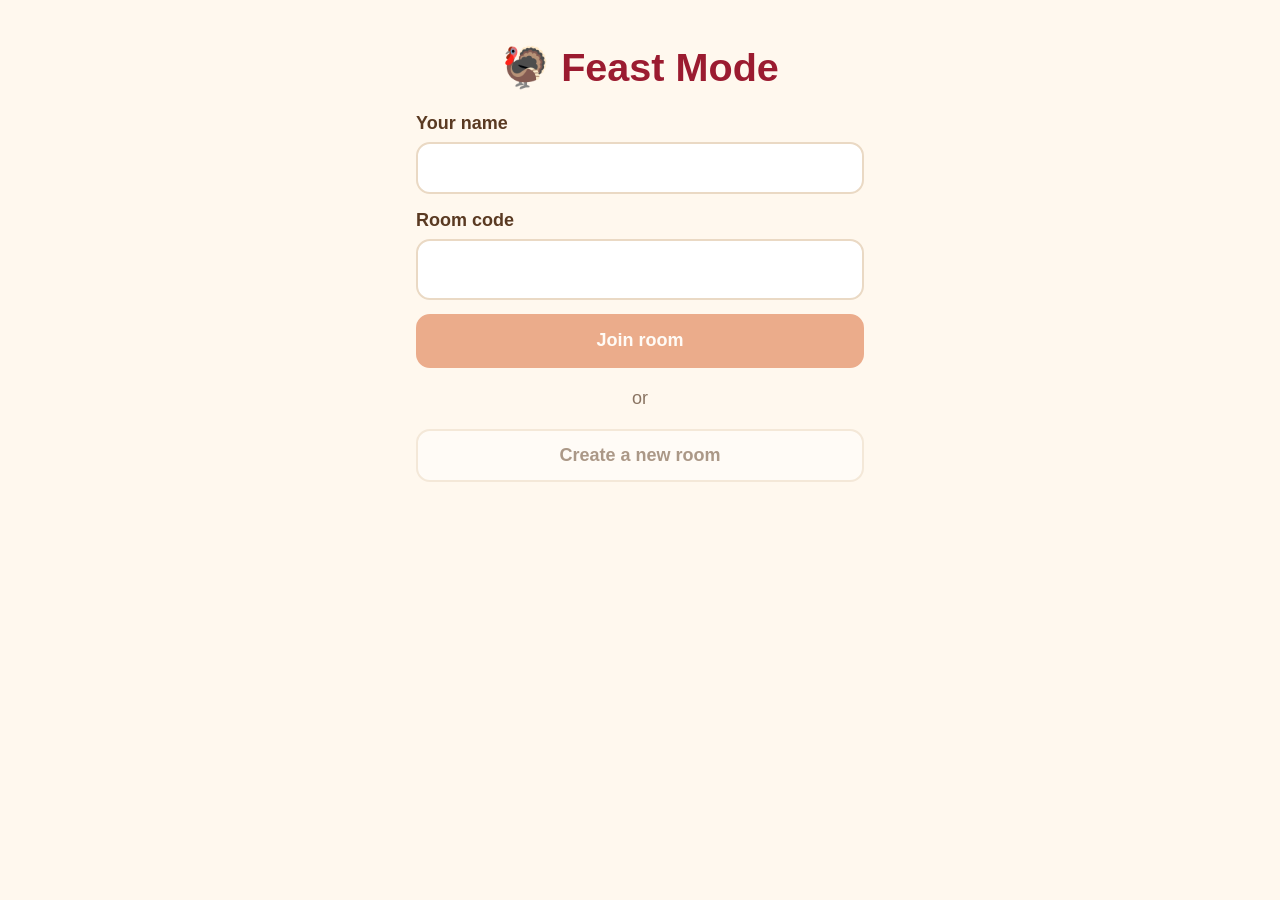
==== client/index.html @ ea67898e "Add phone and display clients Plain HTML/CSS/JS, no build step (docs/design.md): - common.js: WebSoc" ====
<!doctype html>
<html lang="en">
<head>
  <meta charset="utf-8">
  <meta name="viewport" content="width=device-width, initial-scale=1, viewport-fit=cover">
  <meta name="theme-color" content="#9b1b30">
  <title>Feast Mode</title>
  <link rel="stylesheet" href="style.css">
</head>
<body class="phone">
  <div id="banner" class="banner" hidden>Reconnecting…</div>
  <div id="toast" class="toast" role="status" hidden></div>

  <!-- Round number, countdown, my score: shown during a match. -->
  <header id="round-bar" class="round-bar" hidden>
    <span id="round-label"></span>
    <span id="countdown" class="countdown"></span>
  </header>

  <main>
    <!-- Join or create -->
    <section data-screen="join" hidden>
      <h1 class="title">🦃 Feast Mode</h1>
      <label class="field">Your name
        <input id="name-input" maxlength="16" autocomplete="nickname" enterkeyhint="next">
      </label>
      <label class="field">Room code
        <input id="code-input" maxlength="4" autocomplete="off" autocapitalize="characters"
               spellcheck="false" enterkeyhint="go" class="code-input">
      </label>
      <button id="join-btn" class="btn primary">Join room</button>
      <p class="muted center">or</p>
      <button id="create-btn" class="btn">Create a new room</button>
    </section>

    <section data-screen="connecting" hidden>
      <p class="big center">Connecting…</p>
    </section>

    <section data-screen="lobby" hidden>
      <p class="muted center">Room code</p>
      <p id="lobby-code" class="room-code"></p>
      <p class="center">You're in! 🎉</p>
      <ul id="lobby-players" class="players"></ul>
      <div id="lobby-host"></div>
    </section>

    <!-- Mystery: my secret word, shown in discuss, vote and guess. -->
    <div id="word-card" class="word-card" hidden>
      <button id="word-btn" class="word-btn blurred" aria-label="Tap to show or hide your word">
        <span id="word-role" class="word-role"></span>
        <span id="word-text" class="word-text"></span>
      </button>
      <p class="muted center small-note">Tap to show / hide</p>
    </div>

    <section data-screen="mystery_discuss" hidden>
      <h2>🗣️ Clues</h2>
      <p>Take turns saying <b>one clue</b> about your word out loud. Then discuss who the
        impostor is!</p>
    </section>

    <section data-screen="mystery_vote" hidden>
      <h2>🕵️ Vote</h2>
      <div id="vote-body"></div>
    </section>

    <section data-screen="mystery_guess" hidden>
      <div id="guess-result"></div>
      <div id="guess-form" hidden>
        <h2>🎯 Guess the word</h2>
        <p>What is everyone else's word?</p>
        <input id="guess-input" maxlength="30" autocomplete="off" enterkeyhint="send" class="wide">
        <button id="guess-btn" class="btn primary">Send guess</button>
      </div>
      <div id="guess-wait"></div>
    </section>

    <section data-screen="mystery_reveal" hidden>
      <div id="mreveal-body"></div>
    </section>

    <section data-screen="wyr_choose" hidden>
      <h2>🤔 Would you rather…</h2>
      <div id="choose-body">
        <p class="step">1. What would <b>you</b> pick?</p>
        <div class="ab">
          <button class="btn option" data-pick="choice" data-option="A"></button>
          <button class="btn option" data-pick="choice" data-option="B"></button>
        </div>
        <p class="step">2. What will <b>most people</b> pick?</p>
        <div class="ab">
          <button class="btn option" data-pick="prediction" data-option="A"></button>
          <button class="btn option" data-pick="prediction" data-option="B"></button>
        </div>
        <button id="choice-btn" class="btn primary">Send</button>
      </div>
      <div id="choose-done"></div>
    </section>

    <section data-screen="wyr_reveal" hidden>
      <div id="wreveal-body"></div>
    </section>

    <section data-screen="paused" hidden>
      <h2>⏸️ Paused</h2>
      <p>Waiting for players to reconnect. At least 3 need to be here to play the next round.</p>
    </section>

    <section data-screen="match_over" hidden>
      <div id="over-body"></div>
    </section>

    <!-- Host controls (the room creator, or whoever took over) -->
    <div id="host-bar" class="host-bar" hidden>
      <button id="next-btn" class="btn primary"></button>
      <button id="end-btn" class="btn subtle">End match</button>
    </div>
  </main>

  <script src="common.js"></script>
  <script src="app.js"></script>
</body>
</html>
---- client/style.css ----
/* Feast Mode. Mobile-first (portrait, ~375px); body.display scales up for the
   laptop. Colors are set once here (docs/design.md: warm autumn theme). */

:root {
  --cream: #fff8ee;
  --card: #ffffff;
  --orange: #d9622b;
  --cranberry: #9b1b30;
  --brown: #5a3a22;
  --muted: #8a7462;
  --line: #ead9c4;
  --ok: #2e7d32;
  --radius: 14px;
}

* { box-sizing: border-box; }

html, body {
  margin: 0;
  background: var(--cream);
  color: var(--brown);
  font-family: -apple-system, BlinkMacSystemFont, "Segoe UI", Roboto, Helvetica, Arial, sans-serif;
  font-size: 18px;
  line-height: 1.4;
  -webkit-text-size-adjust: 100%;
}

main {
  max-width: 480px;
  margin: 0 auto;
  padding: 16px 16px calc(24px + env(safe-area-inset-bottom));
}

[hidden] { display: none !important; }

h1, h2, h3 { color: var(--cranberry); margin: 0.6em 0 0.4em; }
.title { font-size: 2.2rem; text-align: center; }
.center { text-align: center; }
.muted { color: var(--muted); }
.big { font-size: 1.35rem; font-weight: 600; }
.small-note { font-size: 0.85rem; margin-top: 4px; }

/* ---- form fields: 16px+ so iOS doesn't zoom in */
.field { display: block; margin: 14px 0; font-weight: 600; }
input {
  display: block;
  width: 100%;
  margin-top: 6px;
  padding: 12px 14px;
  font-size: 1.15rem;
  border: 2px solid var(--line);
  border-radius: var(--radius);
  background: var(--card);
  color: var(--brown);
}
input:focus { outline: none; border-color: var(--orange); }
.code-input { text-transform: uppercase; letter-spacing: 0.3em; font-size: 1.6rem; text-align: center; }
input.wide { margin-bottom: 12px; }

/* ---- buttons: at least 48px tall, no hover-only behavior */
.btn {
  display: block;
  width: 100%;
  min-height: 52px;
  margin: 10px 0;
  padding: 12px 16px;
  font: inherit;
  font-weight: 600;
  color: var(--brown);
  background: var(--card);
  border: 2px solid var(--line);
  border-radius: var(--radius);
  cursor: pointer;
  -webkit-tap-highlight-color: transparent;
  transition: transform 0.08s ease;
}
.btn:active { transform: scale(0.98); }
.btn.primary { background: var(--orange); border-color: var(--orange); color: #fff; }
.btn.subtle { background: transparent; color: var(--muted); }
.btn.armed { background: var(--cranberry); border-color: var(--cranberry); color: #fff; }
.btn:disabled { opacity: 0.5; cursor: default; transform: none; }
.btn.option.selected { border-color: var(--orange); background: #fde7da; }

.choices .btn { text-align: left; }
.ab { display: grid; gap: 10px; }
.step { font-weight: 600; margin: 18px 0 4px; }

/* ---- banners */
.banner {
  position: sticky; top: 0; z-index: 10;
  background: var(--cranberry); color: #fff;
  text-align: center; padding: 8px; font-weight: 600;
}
.toast {
  position: fixed; left: 50%; bottom: calc(20px + env(safe-area-inset-bottom));
  transform: translateX(-50%); z-index: 20;
  max-width: 90vw; padding: 12px 18px;
  background: var(--brown); color: #fff; border-radius: var(--radius);
  font-weight: 600; text-align: center;
}

.round-bar {
  position: sticky; top: 0; z-index: 5;
  display: flex; justify-content: space-between; align-items: center;
  padding: 10px 16px; background: var(--brown); color: var(--cream);
  font-weight: 600;
}
.countdown { font-variant-numeric: tabular-nums; }
.countdown.urgent { color: #ffb199; }

/* ---- lobby */
.room-code {
  font-size: 3.2rem; font-weight: 800; letter-spacing: 0.25em;
  text-align: center; color: var(--cranberry); margin: 0;
}
.players { list-style: none; padding: 0; margin: 16px 0; }
.players li {
  padding: 10px 14px; margin: 6px 0;
  background: var(--card); border: 2px solid var(--line); border-radius: var(--radius);
}
.players li.away { opacity: 0.5; }
.players li.done { border-color: var(--ok); }

/* ---- secret word: blurred until tapped (client only) */
.word-card { margin: 12px 0; }
.word-btn {
  display: block; width: 100%; min-height: 110px;
  padding: 16px; font: inherit; color: var(--brown);
  background: var(--card); border: 3px dashed var(--orange); border-radius: var(--radius);
  cursor: pointer; -webkit-tap-highlight-color: transparent;
}
/* .impostor is only set while the word is shown, so the card looks identical
   on every phone while hidden. */
.word-btn.impostor { border-color: var(--cranberry); }
.word-role { display: block; font-size: 0.95rem; font-weight: 600; color: var(--muted); }
.word-btn.impostor .word-role { color: var(--cranberry); }
.word-text { display: block; font-size: 2rem; font-weight: 800; margin-top: 6px; }
.word-btn.blurred .word-text { filter: blur(6px); }

/* ---- results */
.plain { padding-left: 1.2em; }
.winner { font-weight: 700; color: var(--ok); }
.leaderboard { padding-left: 1.6em; font-size: 1.15rem; }
.leaderboard li { margin: 6px 0; }
.leaderboard li.me { font-weight: 800; color: var(--cranberry); }

.host-bar {
  margin-top: 24px; padding-top: 12px;
  border-top: 2px dashed var(--line);
}

/* ---- big-screen display */
body.display { font-size: 24px; }
body.display main { max-width: 1200px; }
body.display .round-bar { font-size: 1.1rem; padding: 14px 28px; }
body.display .countdown { font-size: 2.4rem; }
body.display .room-code.huge { font-size: 9rem; }
body.display .join-url { font-size: 1.6rem; margin-top: 24px; }
body.display .huge-text { font-size: 2.6rem; font-weight: 800; color: var(--cranberry); margin: 24px 0 12px; }
body.display .players.grid { display: grid; grid-template-columns: repeat(auto-fill, minmax(220px, 1fr)); gap: 10px; }
body.display .players.grid li { margin: 0; }
body.display .big-ab { grid-template-columns: 1fr 1fr; gap: 24px; margin: 24px 0; }
.option-card {
  padding: 28px; font-size: 1.6rem; font-weight: 700; text-align: center;
  background: var(--card); border: 3px solid var(--line); border-radius: var(--radius);
}
.option-card.winner { border-color: var(--ok); color: var(--brown); }
.option-card .tag {
  display: block; font-size: 1rem; color: #fff; background: var(--orange);
  border-radius: 999px; padding: 4px 14px; margin: 0 auto 12px; width: fit-content;
}
.option-card small { display: block; font-size: 1rem; font-weight: 400; color: var(--muted); margin-top: 12px; }
.leaderboard.big { font-size: 1.8rem; max-width: 700px; margin: 0 auto; }

@media (prefers-reduced-motion: reduce) {
  * { transition: none !important; }
}
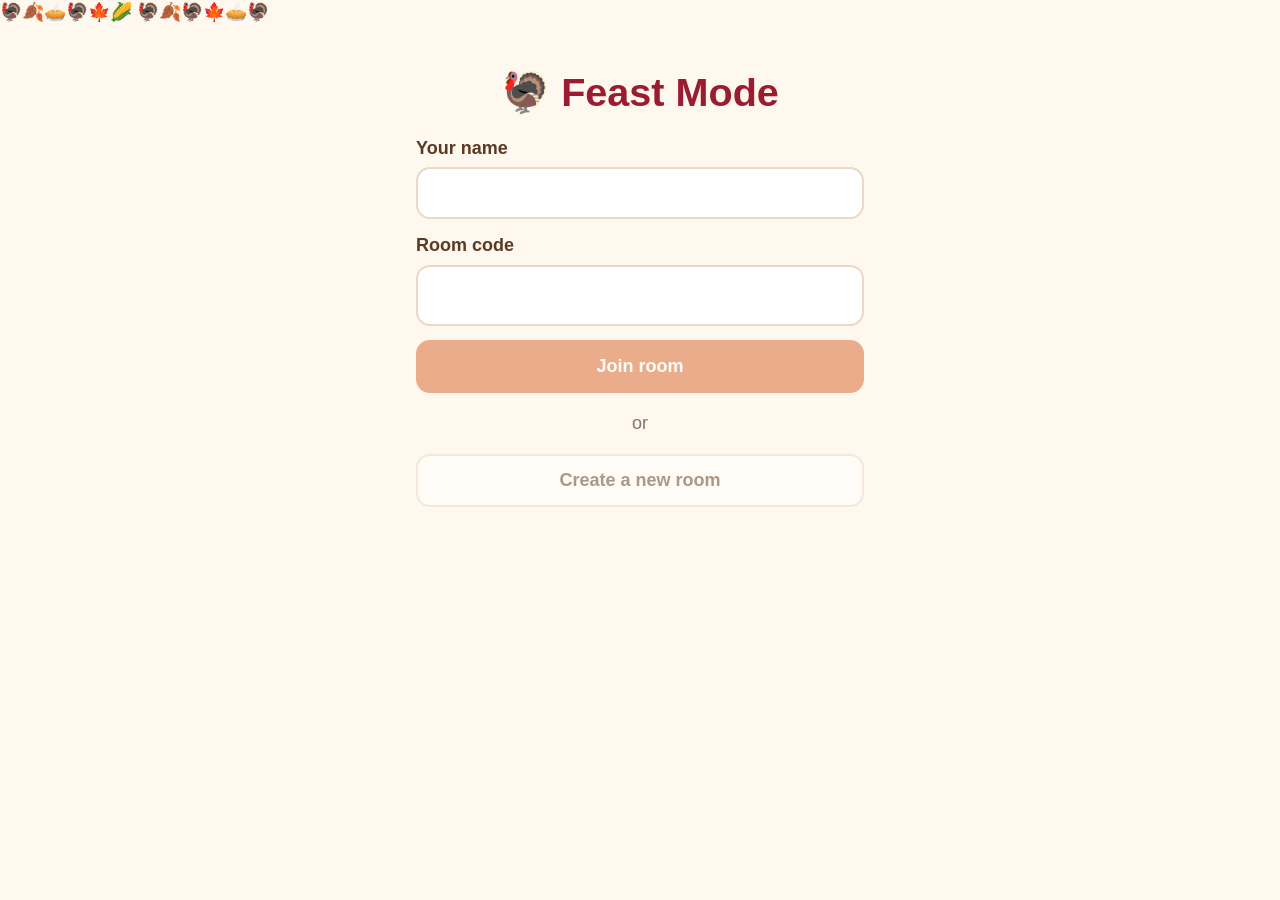
==== commit ceb28245: "Test mode: start and keep playing with 2 players For testing with fewer people. Test mode now needs " ====
--- a/client/index.html
+++ b/client/index.html
@@ -3,11 +3,16 @@
 <head>
   <meta charset="utf-8">
   <meta name="viewport" content="width=device-width, initial-scale=1, viewport-fit=cover">
-  <meta name="theme-color" content="#9b1b30">
+  <meta name="theme-color" content="#7a1a2c">
   <title>Feast Mode</title>
   <link rel="stylesheet" href="style.css">
 </head>
 <body class="phone">
+  <!-- Decoration only: falling turkeys behind the content (style.css .sky). -->
+  <div class="sky" aria-hidden="true">
+    <span>🦃</span><span>🍂</span><span>🥧</span><span>🦃</span><span>🍁</span><span>🌽</span>
+    <span>🦃</span><span>🍂</span><span>🦃</span><span>🍁</span><span>🥧</span><span>🦃</span>
+  </div>
   <div id="banner" class="banner" hidden>Reconnecting…</div>
   <div id="toast" class="toast" role="status" hidden></div>
 
@@ -52,6 +57,14 @@
         <span id="word-text" class="word-text"></span>
       </button>
       <p class="muted center small-note">Tap to show / hide</p>
+      <!-- Impostor only, discussion only, and only while the card is open. -->
+      <div id="steal-box" class="steal-box" hidden>
+        <p class="steal-title">🎯 Know their word? Steal the round!</p>
+        <p class="small-note">Right: <b>+300</b> and the round ends now.
+          Wrong: you're outed (counts as caught).</p>
+        <input id="steal-input" maxlength="30" autocomplete="off" enterkeyhint="send" class="wide">
+        <button id="steal-btn" class="btn primary">Steal the round</button>
+      </div>
     </div>
 
     <section data-screen="mystery_discuss" hidden>
@@ -68,8 +81,8 @@
     <section data-screen="mystery_guess" hidden>
       <div id="guess-result"></div>
       <div id="guess-form" hidden>
-        <h2>🎯 Guess the word</h2>
-        <p>What is everyone else's word?</p>
+        <h2>🙏 Hail mary</h2>
+        <p>You were caught! One last guess at everyone else's word: right is <b>+100</b>.</p>
         <input id="guess-input" maxlength="30" autocomplete="off" enterkeyhint="send" class="wide">
         <button id="guess-btn" class="btn primary">Send guess</button>
       </div>
@@ -104,7 +117,7 @@
 
     <section data-screen="paused" hidden>
       <h2>⏸️ Paused</h2>
-      <p>Waiting for players to reconnect. At least 3 need to be here to play the next round.</p>
+      <p>Waiting for players to reconnect. At least 3 (2 in test mode) need to be here to play the next round.</p>
     </section>
 
     <section data-screen="match_over" hidden>
--- a/client/style.css
+++ b/client/style.css
@@ -137,6 +137,12 @@
 .word-text { display: block; font-size: 2rem; font-weight: 800; margin-top: 6px; }
 .word-btn.blurred .word-text { filter: blur(6px); }
 
+.steal-box {
+  margin-top: 10px; padding: 12px 14px;
+  border: 2px solid var(--cranberry); border-radius: var(--radius); background: #fbeef0;
+}
+.steal-title { margin: 0 0 4px; font-weight: 700; color: var(--cranberry); }
+
 /* ---- results */
 .plain { padding-left: 1.2em; }
 .winner { font-weight: 700; color: var(--ok); }
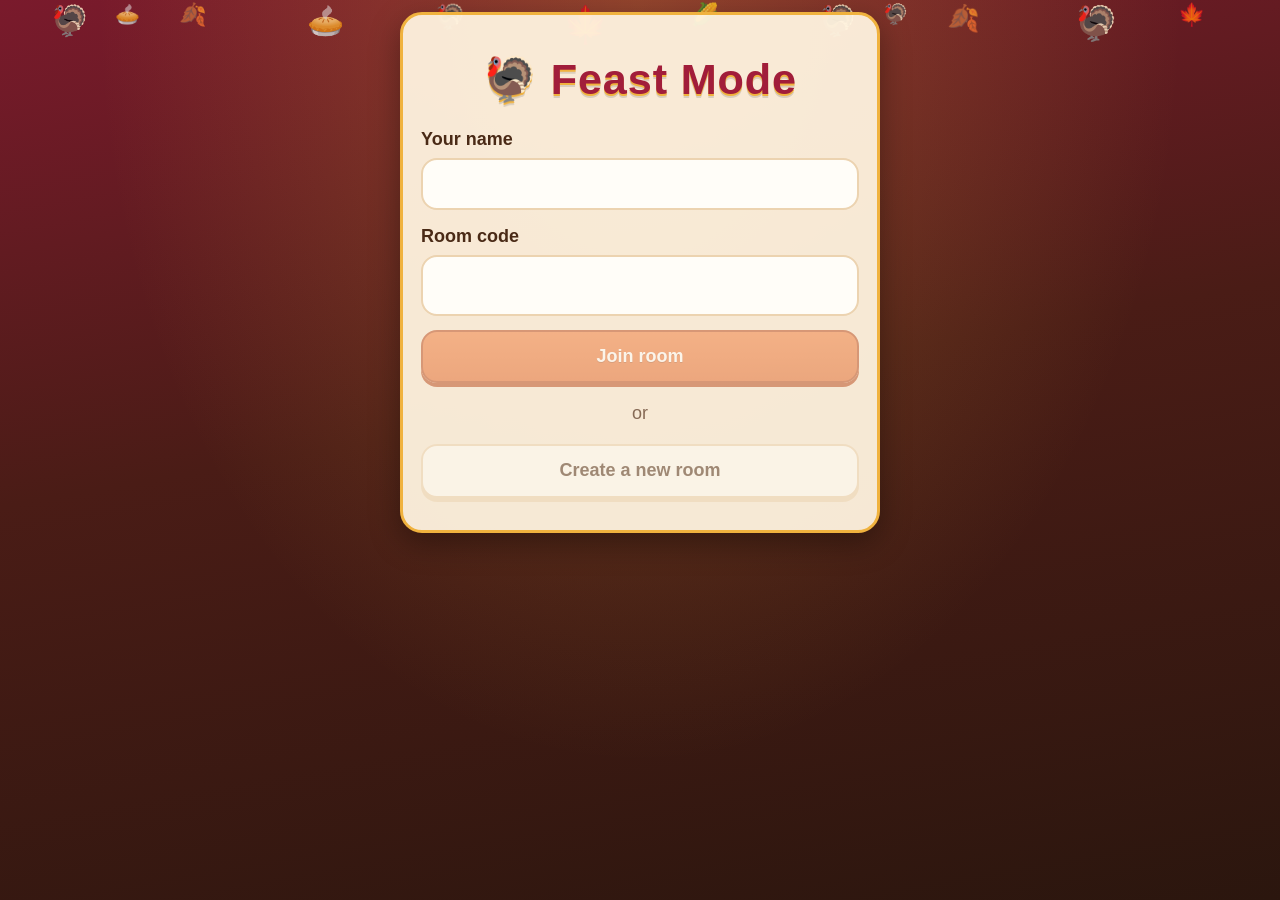
==== commit e6bf5686: "Festive graphics: harvest-night theme and falling turkeys CSS and decorative HTML only, no JavaScrip" ====
--- a/client/index.html
+++ b/client/index.html
@@ -117,7 +117,7 @@
 
     <section data-screen="paused" hidden>
       <h2>⏸️ Paused</h2>
-      <p>Waiting for players to reconnect. At least 3 (2 in test mode) need to be here to play the next round.</p>
+      <p>Waiting for players to reconnect. At least 3 need to be here to play the next round.</p>
     </section>
 
     <section data-screen="match_over" hidden>
--- a/client/style.css
+++ b/client/style.css
@@ -2,22 +2,31 @@
    laptop. Colors are set once here (docs/design.md: warm autumn theme). */
 
 :root {
-  --cream: #fff8ee;
-  --card: #ffffff;
-  --orange: #d9622b;
-  --cranberry: #9b1b30;
-  --brown: #5a3a22;
-  --muted: #8a7462;
-  --line: #ead9c4;
-  --ok: #2e7d32;
-  --radius: 14px;
+  /* Harvest night: dark cranberry-to-chocolate sky, cream plate, gold trim. */
+  --night: #2b160e;
+  --cream: #fff4e0;
+  --card: #fffdf8;
+  --orange: #e2662a;
+  --orange-deep: #b8481a;
+  --gold: #f0b23e;
+  --gold-deep: #c98a1c;
+  --cranberry: #a11d3a;
+  --cranberry-deep: #6e1027;
+  --brown: #4a2a16;
+  --muted: #866a55;
+  --line: #ecd3b0;
+  --ok: #4f7a2c;
+  --radius: 16px;
 }
 
 * { box-sizing: border-box; }
+
+html {
+  background: var(--night); /* shows on iOS overscroll */
+}
 
 html, body {
   margin: 0;
-  background: var(--cream);
   color: var(--brown);
   font-family: -apple-system, BlinkMacSystemFont, "Segoe UI", Roboto, Helvetica, Arial, sans-serif;
   font-size: 18px;
@@ -25,16 +34,76 @@
   -webkit-text-size-adjust: 100%;
 }
 
+/* Sky gradient on a fixed layer (background-attachment: fixed is unreliable on iOS). */
+body::before {
+  content: "";
+  position: fixed; inset: 0; z-index: -1;
+  background:
+    radial-gradient(ellipse at 50% 0%, rgba(240, 178, 62, 0.28), transparent 60%),
+    linear-gradient(170deg, #7a1a2c 0%, #4a1c16 45%, var(--night) 100%);
+}
+
+/* The content sits on a cream "plate" so text stays readable over the sky. */
 main {
+  position: relative; z-index: 1;
   max-width: 480px;
-  margin: 0 auto;
-  padding: 16px 16px calc(24px + env(safe-area-inset-bottom));
+  margin: 12px auto calc(16px + env(safe-area-inset-bottom));
+  padding: 8px 18px 22px;
+  background: rgba(255, 244, 224, 0.95);
+  border: 3px solid var(--gold);
+  border-radius: 22px;
+  box-shadow: 0 10px 30px rgba(0, 0, 0, 0.35);
+}
+@media (max-width: 520px) {
+  main { margin-left: 10px; margin-right: 10px; }
+}
+
+/* ---- falling turkeys (decoration only, behind everything, never tappable) */
+.sky {
+  position: fixed; inset: 0; z-index: 0;
+  overflow: hidden; pointer-events: none;
+}
+.sky span {
+  position: absolute; top: 0;
+  font-size: 30px; opacity: 0.85;
+  animation: fall linear infinite;
+  will-change: transform;
+}
+@keyframes fall {
+  0%   { transform: translate(0, -12vh) rotate(0deg); }
+  50%  { transform: translate(36px, 50vh) rotate(180deg); }
+  100% { transform: translate(0, 112vh) rotate(360deg); }
+}
+/* Spread them out: position, speed, start offset (negative = already falling), size. */
+.sky span:nth-child(1)  { left: 4%;  animation-duration: 11s; animation-delay: -2s; }
+.sky span:nth-child(2)  { left: 14%; animation-duration: 14s; animation-delay: -9s;  font-size: 22px; }
+.sky span:nth-child(3)  { left: 24%; animation-duration: 9s;  animation-delay: -5s; }
+.sky span:nth-child(4)  { left: 34%; animation-duration: 16s; animation-delay: -12s; font-size: 24px; }
+.sky span:nth-child(5)  { left: 44%; animation-duration: 12s; animation-delay: -1s;  font-size: 36px; }
+.sky span:nth-child(6)  { left: 54%; animation-duration: 10s; animation-delay: -7s;  font-size: 22px; }
+.sky span:nth-child(7)  { left: 64%; animation-duration: 15s; animation-delay: -3s; }
+.sky span:nth-child(8)  { left: 74%; animation-duration: 11s; animation-delay: -10s; font-size: 26px; }
+.sky span:nth-child(9)  { left: 84%; animation-duration: 13s; animation-delay: -6s;  font-size: 34px; }
+.sky span:nth-child(10) { left: 92%; animation-duration: 9s;  animation-delay: -4s;  font-size: 22px; }
+.sky span:nth-child(11) { left: 9%;  animation-duration: 17s; animation-delay: -14s; font-size: 20px; }
+.sky span:nth-child(12) { left: 69%; animation-duration: 18s; animation-delay: -16s; font-size: 20px; }
+
+/* Screens pop in when they appear (render() only un-hides on a change). */
+main > section:not([hidden]), .word-card:not([hidden]) { animation: pop-in 0.25s ease-out; }
+@keyframes pop-in {
+  from { opacity: 0; transform: translateY(8px) scale(0.98); }
+  to   { opacity: 1; transform: none; }
 }
 
 [hidden] { display: none !important; }
 
 h1, h2, h3 { color: var(--cranberry); margin: 0.6em 0 0.4em; }
-.title { font-size: 2.2rem; text-align: center; }
+.title {
+  font-size: clamp(1.8rem, 8.5vw, 2.4rem); font-weight: 900; text-align: center; letter-spacing: 0.02em;
+  white-space: nowrap;
+  color: var(--cranberry);
+  text-shadow: 0 2px 0 var(--gold), 0 4px 0 rgba(0, 0, 0, 0.12);
+}
 .center { text-align: center; }
 .muted { color: var(--muted); }
 .big { font-size: 1.35rem; font-weight: 600; }
@@ -70,16 +139,29 @@
   background: var(--card);
   border: 2px solid var(--line);
   border-radius: var(--radius);
+  box-shadow: 0 4px 0 var(--line);
   cursor: pointer;
   -webkit-tap-highlight-color: transparent;
-  transition: transform 0.08s ease;
-}
-.btn:active { transform: scale(0.98); }
-.btn.primary { background: var(--orange); border-color: var(--orange); color: #fff; }
-.btn.subtle { background: transparent; color: var(--muted); }
-.btn.armed { background: var(--cranberry); border-color: var(--cranberry); color: #fff; }
+  transition: transform 0.08s ease, box-shadow 0.08s ease;
+}
+.btn:active { transform: translateY(3px); box-shadow: 0 1px 0 var(--line); }
+.btn.primary {
+  background: linear-gradient(180deg, #f07a3a, var(--orange));
+  border-color: var(--orange-deep); color: #fff;
+  box-shadow: 0 4px 0 var(--orange-deep);
+  text-shadow: 0 1px 0 rgba(0, 0, 0, 0.2);
+}
+.btn.primary:active { box-shadow: 0 1px 0 var(--orange-deep); }
+.btn.subtle { background: transparent; color: var(--muted); box-shadow: none; border-color: transparent; }
+.btn.armed {
+  background: var(--cranberry); border-color: var(--cranberry-deep); color: #fff;
+  box-shadow: 0 4px 0 var(--cranberry-deep);
+}
 .btn:disabled { opacity: 0.5; cursor: default; transform: none; }
-.btn.option.selected { border-color: var(--orange); background: #fde7da; }
+.btn.option.selected {
+  border-color: var(--gold-deep); background: #fff0c9;
+  box-shadow: 0 4px 0 var(--gold-deep);
+}
 
 .choices .btn { text-align: left; }
 .ab { display: grid; gap: 10px; }
@@ -90,6 +172,7 @@
   position: sticky; top: 0; z-index: 10;
   background: var(--cranberry); color: #fff;
   text-align: center; padding: 8px; font-weight: 600;
+  border-bottom: 2px solid var(--gold);
 }
 .toast {
   position: fixed; left: 50%; bottom: calc(20px + env(safe-area-inset-bottom));
@@ -102,24 +185,37 @@
 .round-bar {
   position: sticky; top: 0; z-index: 5;
   display: flex; justify-content: space-between; align-items: center;
-  padding: 10px 16px; background: var(--brown); color: var(--cream);
-  font-weight: 600;
-}
-.countdown { font-variant-numeric: tabular-nums; }
-.countdown.urgent { color: #ffb199; }
+  padding: 10px 16px; color: var(--cream);
+  background: linear-gradient(180deg, var(--cranberry), var(--cranberry-deep));
+  border-bottom: 3px solid var(--gold);
+  box-shadow: 0 4px 12px rgba(0, 0, 0, 0.3);
+  font-weight: 700;
+}
+.countdown {
+  font-variant-numeric: tabular-nums;
+  background: rgba(0, 0, 0, 0.25); color: var(--gold);
+  padding: 2px 12px; border-radius: 999px;
+}
+.countdown:empty { display: none; }
+.countdown.urgent { color: #fff; background: var(--orange); }
 
 /* ---- lobby */
 .room-code {
-  font-size: 3.2rem; font-weight: 800; letter-spacing: 0.25em;
+  font-size: 3.2rem; font-weight: 900; letter-spacing: 0.25em;
   text-align: center; color: var(--cranberry); margin: 0;
+  text-shadow: 0 3px 0 var(--gold);
 }
 .players { list-style: none; padding: 0; margin: 16px 0; }
 .players li {
   padding: 10px 14px; margin: 6px 0;
   background: var(--card); border: 2px solid var(--line); border-radius: var(--radius);
+  border-left: 6px solid var(--orange);
 }
 .players li.away { opacity: 0.5; }
 .players li.done { border-color: var(--ok); }
+.players li:nth-child(3n+2) { border-left-color: var(--gold); }
+.players li:nth-child(3n+3) { border-left-color: var(--cranberry); }
+.players li.done { border-left-color: var(--ok); }
 
 /* ---- secret word: blurred until tapped (client only) */
 .word-card { margin: 12px 0; }
@@ -173,11 +269,17 @@
 .option-card.winner { border-color: var(--ok); color: var(--brown); }
 .option-card .tag {
   display: block; font-size: 1rem; color: #fff; background: var(--orange);
+  box-shadow: 0 2px 0 var(--orange-deep);
   border-radius: 999px; padding: 4px 14px; margin: 0 auto 12px; width: fit-content;
 }
 .option-card small { display: block; font-size: 1rem; font-weight: 400; color: var(--muted); margin-top: 12px; }
 .leaderboard.big { font-size: 1.8rem; max-width: 700px; margin: 0 auto; }
 
+body.display main { padding: 12px 36px 32px; }
+body.display .sky span { font-size: 48px; }
+body.display .sky span:nth-child(even) { font-size: 36px; }
+
 @media (prefers-reduced-motion: reduce) {
-  * { transition: none !important; }
-}
+  * { transition: none !important; animation: none !important; }
+  .sky { display: none; }
+}
